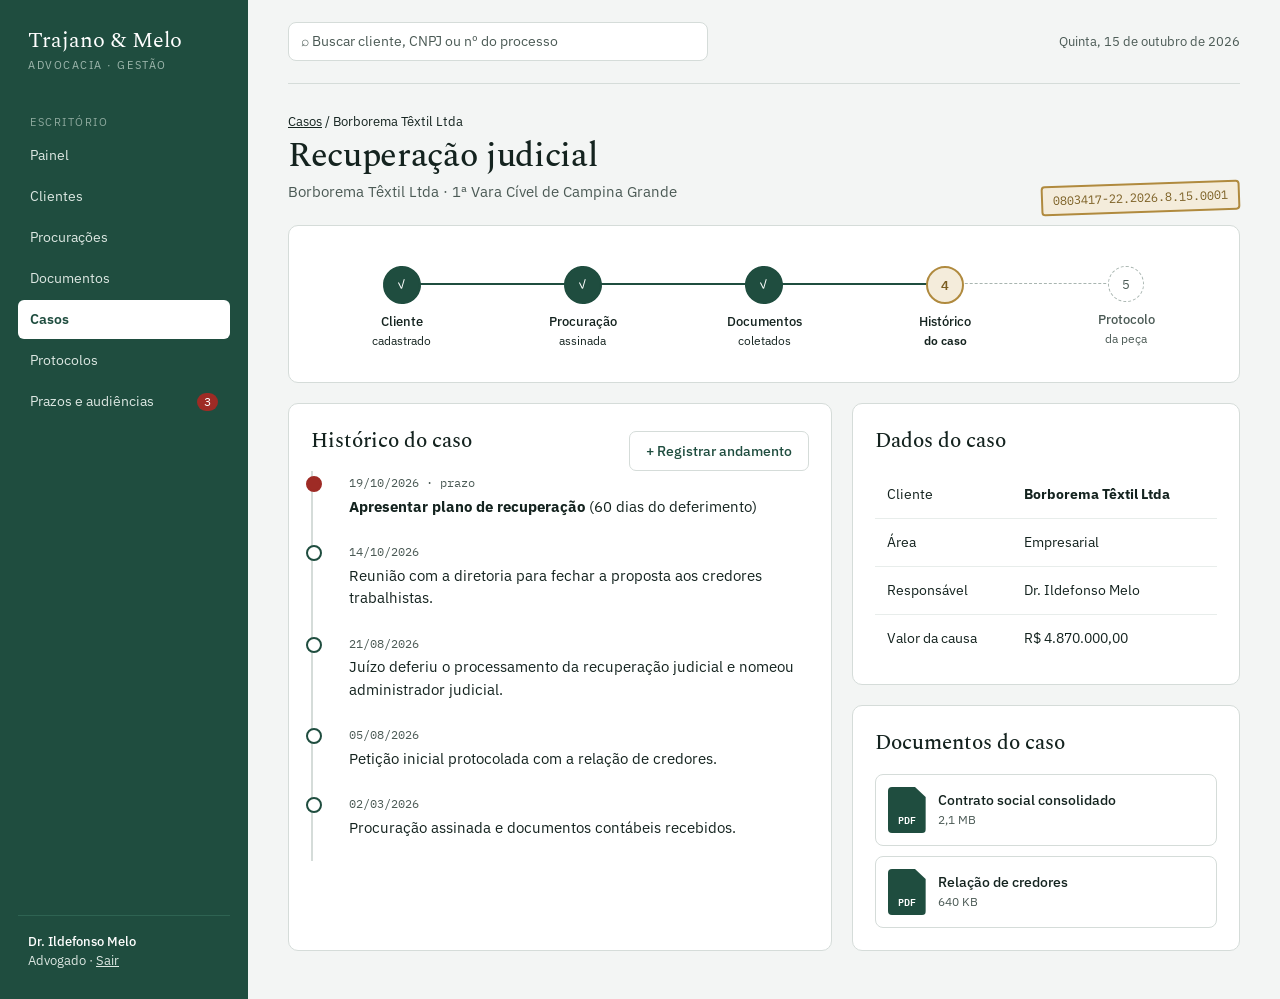
==== prototipo/caso.html @ f079f5d4 "Entrega 1: protótipo das telas, descrição do sistema e vídeo" ====
<!doctype html>
<html lang="pt-BR">
<head>
<meta charset="utf-8">
<meta name="viewport" content="width=device-width, initial-scale=1">
<title>Borborema Têxtil · Caso · Trajano &amp; Melo</title>
<link rel="preconnect" href="https://fonts.googleapis.com">
<link href="https://fonts.googleapis.com/css2?family=IBM+Plex+Mono:wght@400;500&family=IBM+Plex+Sans:wght@400;500;600&family=Spectral:ital,wght@0,500;1,400&display=swap" rel="stylesheet">
<link rel="stylesheet" href="assets/style.css">
</head>
<body>
<div class="app">
  <aside class="lateral">
    <div class="marca">Trajano &amp; Melo<small>Advocacia · Gestão</small></div>
    <nav class="menu" aria-label="Menu principal">
      <div class="menu-titulo">Escritório</div>
      <a href="painel.html">Painel</a><a href="clientes.html">Clientes</a><a href="procuracoes.html">Procurações</a><a href="documentos.html">Documentos</a><a href="casos.html" class="ativo">Casos</a><a href="protocolos.html">Protocolos</a><a href="prazos.html">Prazos e audiências<span class="contador">3</span></a>
    </nav>
    <div class="usuario"><strong>Dr. Ildefonso Melo</strong>Advogado · <a href="index.html">Sair</a></div>
  </aside>
  <main class="conteudo">
    <div class="topo">
      <div class="busca">⌕ Buscar cliente, CNPJ ou nº do processo</div>
      <div class="data">Quinta, 15 de outubro de 2026</div>
    </div>
    <p style="margin:0 0 6px;font-size:13px"><a href="casos.html">Casos</a> / Borborema Têxtil Ltda</p>
    <div class="cabecalho"><div><h1>Recuperação judicial</h1><p class="subtitulo" style="margin-bottom:10px">Borborema Têxtil Ltda · 1ª Vara Cível de Campina Grande</p></div><span class="carimbo">0803417-22.2026.8.15.0001</span></div>
    <div class="cartao" style="margin:12px 0 20px"><ol class="fio"><li class="feito"><strong>Cliente</strong>cadastrado</li><li class="feito"><strong>Procuração</strong>assinada</li><li class="feito"><strong>Documentos</strong>coletados</li><li class="atual"><strong>Histórico</strong>do caso</li><li class=""><strong>Protocolo</strong>da peça</li></ol></div>
    <div class="grade g2">
      <div class="cartao">
        <div class="cabecalho"><h2>Histórico do caso</h2><a class="botao secundario" href="#">+ Registrar andamento</a></div>
        <ol class="tempo">
          <li class="prazo"><span class="quando">19/10/2026 · prazo</span><p><b>Apresentar plano de recuperação</b> (60 dias do deferimento)</p></li>
          <li><span class="quando">14/10/2026</span><p>Reunião com a diretoria para fechar a proposta aos credores trabalhistas.</p></li>
          <li><span class="quando">21/08/2026</span><p>Juízo deferiu o processamento da recuperação judicial e nomeou administrador judicial.</p></li>
          <li><span class="quando">05/08/2026</span><p>Petição inicial protocolada com a relação de credores.</p></li>
          <li><span class="quando">02/03/2026</span><p>Procuração assinada e documentos contábeis recebidos.</p></li>
        </ol>
      </div>
      <div class="grade" style="gap:20px;align-content:start">
        <div class="cartao">
          <h2>Dados do caso</h2>
          <table><tbody>
            <tr><td>Cliente</td><td><b>Borborema Têxtil Ltda</b></td></tr>
            <tr><td>Área</td><td>Empresarial</td></tr>
            <tr><td>Responsável</td><td>Dr. Ildefonso Melo</td></tr>
            <tr><td>Valor da causa</td><td>R$ 4.870.000,00</td></tr>
          </tbody></table>
        </div>
        <div class="cartao">
          <h2>Documentos do caso</h2>
          <div class="grade" style="gap:10px">
            <div class="arquivo"><div class="tipo">PDF</div><div><div class="nome">Contrato social consolidado</div><div class="sec">2,1 MB</div></div></div>
            <div class="arquivo"><div class="tipo">PDF</div><div><div class="nome">Relação de credores</div><div class="sec">640 KB</div></div></div>
          </div>
        </div>
      </div>
    </div>

  </main>
</div>
</body>
</html>
---- prototipo/assets/style.css ----
/* Trajano & Melo Advocacia - Protótipo de telas (Fase 1) */
:root {
  --papel: #F3F5F4;
  --branco: #FFFFFF;
  --tinta: #14231F;
  --tinta-suave: #4B5A55;
  --verde: #1F4D3F;
  --verde-escuro: #163A2F;
  --verde-claro: #E3ECE8;
  --lacre: #9E2B25;
  --lacre-claro: #F6E4E2;
  --latao: #B08A3E;
  --latao-claro: #F4ECDB;
  --linha: #D5DCD9;
  --serif: "Spectral", Georgia, serif;
  --sans: "IBM Plex Sans", system-ui, sans-serif;
  --mono: "IBM Plex Mono", ui-monospace, monospace;
}
* { box-sizing: border-box; }
html, body { margin: 0; }
body { font-family: var(--sans); font-size: 15px; color: var(--tinta); background: var(--papel); line-height: 1.5; }
a { color: inherit; }
:focus-visible { outline: 2px solid var(--latao); outline-offset: 2px; }

/* ---------- layout geral ---------- */
.app { display: grid; grid-template-columns: 248px 1fr; min-height: 100vh; }
.lateral { background: var(--verde); color: #DCE7E2; padding: 28px 18px; display: flex; flex-direction: column; gap: 28px; }
.marca { font-family: var(--serif); color: var(--branco); font-size: 22px; line-height: 1.15; padding: 0 10px; }
.marca small { display: block; font-family: var(--sans); font-size: 11px; letter-spacing: .14em; text-transform: uppercase; color: #9FB8AE; margin-top: 6px; }
.menu { display: flex; flex-direction: column; gap: 2px; }
.menu a { text-decoration: none; padding: 9px 12px; border-radius: 6px; font-size: 14px; display: flex; justify-content: space-between; align-items: center; }
.menu a:hover { background: var(--verde-escuro); color: var(--branco); }
.menu a.ativo { background: var(--branco); color: var(--verde); font-weight: 600; }
.menu .contador { font-family: var(--mono); font-size: 12px; background: var(--lacre); color: var(--branco); border-radius: 10px; padding: 0 7px; }
.menu-titulo { font-size: 11px; letter-spacing: .14em; text-transform: uppercase; color: #8FAA9F; padding: 14px 12px 4px; }
.lateral .usuario { margin-top: auto; border-top: 1px solid #2E6352; padding: 16px 10px 0; font-size: 13px; }
.lateral .usuario strong { display: block; color: var(--branco); font-weight: 500; }

.conteudo { padding: 0 40px 48px; min-width: 0; }
.topo { display: flex; align-items: center; justify-content: space-between; gap: 16px; padding: 22px 0; border-bottom: 1px solid var(--linha); margin-bottom: 28px; }
.busca { flex: 1; max-width: 420px; display: flex; align-items: center; gap: 8px; background: var(--branco); border: 1px solid var(--linha); border-radius: 8px; padding: 8px 12px; color: var(--tinta-suave); font-size: 14px; }
.topo .data { font-size: 13px; color: var(--tinta-suave); }

h1 { font-family: var(--serif); font-weight: 500; font-size: 34px; line-height: 1.1; margin: 0 0 6px; letter-spacing: -.01em; }
.subtitulo { color: var(--tinta-suave); margin: 0 0 28px; max-width: 60ch; }
h2 { font-family: var(--serif); font-weight: 500; font-size: 21px; margin: 0 0 14px; }
.cabecalho { display: flex; justify-content: space-between; align-items: flex-end; gap: 16px; flex-wrap: wrap; }

/* ---------- componentes ---------- */
.botao { display: inline-flex; align-items: center; gap: 8px; background: var(--verde); color: var(--branco); border: 0; border-radius: 7px; padding: 10px 16px; font: 500 14px var(--sans); text-decoration: none; cursor: pointer; }
.botao:hover { background: var(--verde-escuro); }
.botao.secundario { background: var(--branco); color: var(--verde); border: 1px solid var(--linha); }
.cartao { background: var(--branco); border: 1px solid var(--linha); border-radius: 10px; padding: 22px; }
.grade { display: grid; gap: 20px; }
.g2 { grid-template-columns: 1.4fr 1fr; }
.g3 { grid-template-columns: repeat(3, 1fr); }
.g4 { grid-template-columns: repeat(4, 1fr); }

.indicador .rotulo { font-size: 13px; color: var(--tinta-suave); }
.indicador .valor { font-family: var(--serif); font-size: 38px; line-height: 1.1; margin-top: 4px; }
.indicador .nota { font-size: 12px; color: var(--tinta-suave); }
.indicador.alerta { border-color: #E8C2BE; background: var(--lacre-claro); }
.indicador.alerta .valor { color: var(--lacre); }

table { width: 100%; border-collapse: collapse; font-size: 14px; }
th { text-align: left; font-weight: 500; font-size: 12px; letter-spacing: .06em; text-transform: uppercase; color: var(--tinta-suave); padding: 10px 12px; border-bottom: 1px solid var(--linha); }
td { padding: 13px 12px; border-bottom: 1px solid #E8EDEB; vertical-align: top; }
tr:last-child td { border-bottom: 0; }
td .sec { display: block; font-size: 12px; color: var(--tinta-suave); }
.cnj { font-family: var(--mono); font-size: 13px; letter-spacing: -.01em; }

.etiqueta { display: inline-block; font-size: 12px; font-weight: 500; border-radius: 4px; padding: 2px 8px; background: var(--verde-claro); color: var(--verde); white-space: nowrap; }
.etiqueta.lacre { background: var(--lacre-claro); color: var(--lacre); }
.etiqueta.latao { background: var(--latao-claro); color: #7A5E22; }
.etiqueta.neutra { background: #ECEFEE; color: var(--tinta-suave); }

.filtros { display: flex; gap: 8px; flex-wrap: wrap; margin-bottom: 16px; }
.filtros span { font-size: 13px; padding: 6px 12px; border-radius: 20px; border: 1px solid var(--linha); background: var(--branco); }
.filtros span.ativo { background: var(--tinta); color: var(--branco); border-color: var(--tinta); }

/* ---------- formulário ---------- */
.form { display: grid; grid-template-columns: 1fr 1fr; gap: 16px 20px; }
.campo { display: flex; flex-direction: column; gap: 6px; }
.campo.inteiro { grid-column: 1 / -1; }
.campo label { font-size: 13px; font-weight: 500; }
.campo input, .campo select, .campo textarea { font: 15px var(--sans); color: var(--tinta); border: 1px solid var(--linha); border-radius: 7px; padding: 10px 12px; background: var(--branco); }
.campo textarea { min-height: 90px; resize: vertical; }
.campo .ajuda { font-size: 12px; color: var(--tinta-suave); }
.secao-form { grid-column: 1 / -1; font-family: var(--serif); font-size: 18px; padding-top: 10px; border-top: 1px solid var(--linha); margin-top: 6px; }
.acoes { grid-column: 1 / -1; display: flex; gap: 10px; justify-content: flex-end; padding-top: 8px; }

/* ---------- assinatura: o fio do processo ---------- */
.fio { display: flex; align-items: stretch; gap: 0; margin: 6px 0 0; list-style: none; padding: 0; counter-reset: etapa; }
.fio li { flex: 1; position: relative; padding: 12px 10px 10px; text-align: center; font-size: 12px; color: var(--tinta-suave); }
.fio li::before { counter-increment: etapa; content: counter(etapa); display: grid; place-items: center; width: 34px; height: 34px; margin: 0 auto 8px; border-radius: 50%; border: 1.5px dashed #A8B5B0; font-family: var(--mono); font-size: 13px; background: var(--branco); position: relative; z-index: 1; }
.fio li::after { content: ""; position: absolute; top: 29px; left: 50%; width: 100%; border-top: 1.5px dashed #A8B5B0; }
.fio li:last-child::after { display: none; }
.fio li.feito { color: var(--tinta); }
.fio li.feito::before { content: "✓"; border: 2px solid var(--verde); background: var(--verde); color: var(--branco); transform: rotate(-6deg); }
.fio li.feito::after { border-top: 2px solid var(--verde); }
.fio li.atual { color: var(--tinta); font-weight: 600; }
.fio li.atual::before { border: 2px solid var(--latao); color: #7A5E22; background: var(--latao-claro); }
.fio strong { display: block; font-weight: 500; font-size: 13px; }

.carimbo { display: inline-block; border: 2px solid var(--latao); color: #7A5E22; border-radius: 4px; padding: 4px 10px; font-family: var(--mono); font-size: 12px; transform: rotate(-2deg); background: var(--latao-claro); }

/* ---------- linha do tempo (histórico do caso) ---------- */
.tempo { list-style: none; margin: 0; padding: 0 0 0 22px; border-left: 2px solid var(--linha); }
.tempo li { position: relative; padding: 0 0 22px 14px; }
.tempo li::before { content: ""; position: absolute; left: -29px; top: 5px; width: 12px; height: 12px; border-radius: 50%; background: var(--branco); border: 2px solid var(--verde); }
.tempo li.prazo::before { border-color: var(--lacre); background: var(--lacre); }
.tempo .quando { font-family: var(--mono); font-size: 12px; color: var(--tinta-suave); }
.tempo p { margin: 2px 0 0; }

.lista-prazo { display: flex; flex-direction: column; }
.lista-prazo .item { display: grid; grid-template-columns: 64px 1fr auto; gap: 14px; align-items: center; padding: 12px 0; border-bottom: 1px solid #E8EDEB; }
.lista-prazo .item:last-child { border-bottom: 0; }
.dia { text-align: center; border: 1px solid var(--linha); border-radius: 8px; padding: 4px 0; background: var(--papel); }
.dia b { display: block; font-family: var(--serif); font-size: 24px; line-height: 1; font-weight: 500; }
.dia span { font-size: 11px; text-transform: uppercase; letter-spacing: .08em; color: var(--tinta-suave); }
.dia.urgente { border-color: var(--lacre); background: var(--lacre-claro); color: var(--lacre); }
.dia.urgente span { color: var(--lacre); }

.arquivo { display: flex; gap: 12px; align-items: center; padding: 12px; border: 1px solid var(--linha); border-radius: 8px; background: var(--branco); }
.arquivo .tipo { width: 38px; height: 46px; border-radius: 4px; display: grid; place-items: end center; padding-bottom: 6px; font-family: var(--mono); font-size: 10px; font-weight: 600; color: var(--branco); background: var(--verde); clip-path: polygon(0 0, 72% 0, 100% 22%, 100% 100%, 0 100%); }
.arquivo .tipo.img { background: var(--latao); }
.arquivo .nome { font-size: 14px; font-weight: 500; }
.arquivo .sec { font-size: 12px; color: var(--tinta-suave); }

/* ---------- login ---------- */
.login { display: grid; grid-template-columns: 1.1fr 1fr; min-height: 100vh; }
.login .painel-marca { background: var(--verde); color: #DCE7E2; padding: 56px; display: flex; flex-direction: column; justify-content: space-between; }
.login .painel-marca h1 { color: var(--branco); font-size: 54px; line-height: 1; }
.login .painel-marca .lema { font-family: var(--serif); font-style: italic; font-size: 20px; max-width: 26ch; margin: 18px 0 0; color: #C7D8D0; }
.login .painel-marca .fio li { color: #B9CCC4; }
.login .painel-marca .fio li::before { background: var(--verde); border-color: #6E9384; color: #DCE7E2; }
.login .painel-marca .fio li::after { border-color: #6E9384; }
.login .painel-marca .rodape { font-size: 12px; color: #8FAA9F; }
.login .entrada { display: grid; place-items: center; padding: 40px; }
.login form { width: 100%; max-width: 360px; display: flex; flex-direction: column; gap: 16px; }
.login form h2 { font-size: 28px; margin: 0; }
.login .botao { justify-content: center; padding: 12px; }

/* ---------- responsivo ---------- */
@media (max-width: 900px) {
  .app { grid-template-columns: 1fr; }
  .lateral { padding: 16px; gap: 12px; }
  .menu { flex-direction: row; flex-wrap: wrap; }
  .menu-titulo, .lateral .usuario { display: none; }
  .conteudo { padding: 0 16px 32px; }
  .g2, .g3, .g4, .form { grid-template-columns: 1fr; }
  .login { grid-template-columns: 1fr; }
  .login .painel-marca { padding: 32px 20px; }
  .tabela-rolavel { overflow-x: auto; }
}
@media (prefers-reduced-motion: reduce) { * { transition: none !important; animation: none !important; } }
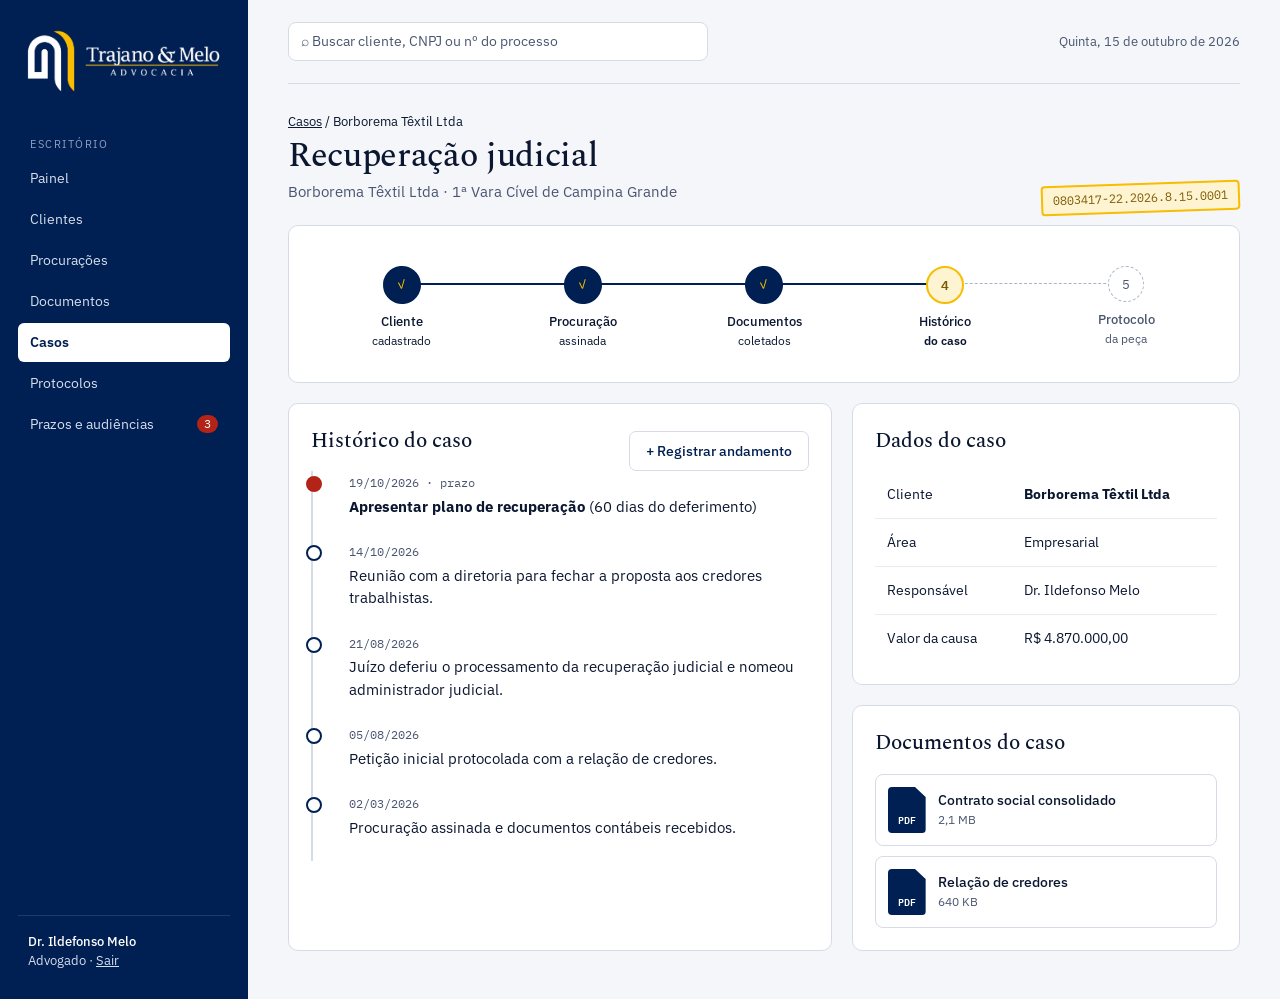
==== commit 25647f17: "Identidade visual do escritório: logo oficial e cores azul #001F52 e amarelo" ====
--- a/prototipo/caso.html
+++ b/prototipo/caso.html
@@ -7,11 +7,12 @@
 <link rel="preconnect" href="https://fonts.googleapis.com">
 <link href="https://fonts.googleapis.com/css2?family=IBM+Plex+Mono:wght@400;500&family=IBM+Plex+Sans:wght@400;500;600&family=Spectral:ital,wght@0,500;1,400&display=swap" rel="stylesheet">
 <link rel="stylesheet" href="assets/style.css">
+<link rel="icon" type="image/png" href="assets/favicon.png">
 </head>
 <body>
 <div class="app">
   <aside class="lateral">
-    <div class="marca">Trajano &amp; Melo<small>Advocacia · Gestão</small></div>
+    <div class="marca"><img src="assets/logo-branca.png" alt="Trajano &amp; Melo Advocacia"></div>
     <nav class="menu" aria-label="Menu principal">
       <div class="menu-titulo">Escritório</div>
       <a href="painel.html">Painel</a><a href="clientes.html">Clientes</a><a href="procuracoes.html">Procurações</a><a href="documentos.html">Documentos</a><a href="casos.html" class="ativo">Casos</a><a href="protocolos.html">Protocolos</a><a href="prazos.html">Prazos e audiências<span class="contador">3</span></a>
--- a/prototipo/assets/style.css
+++ b/prototipo/assets/style.css
@@ -1,17 +1,18 @@
 /* Trajano & Melo Advocacia - Protótipo de telas (Fase 1) */
 :root {
-  --papel: #F3F5F4;
+  --papel: #F4F6FA;
   --branco: #FFFFFF;
-  --tinta: #14231F;
-  --tinta-suave: #4B5A55;
-  --verde: #1F4D3F;
-  --verde-escuro: #163A2F;
-  --verde-claro: #E3ECE8;
-  --lacre: #9E2B25;
-  --lacre-claro: #F6E4E2;
-  --latao: #B08A3E;
-  --latao-claro: #F4ECDB;
-  --linha: #D5DCD9;
+  --tinta: #0B1730;
+  --tinta-suave: #4A5670;
+  --azul: #001F52;
+  --azul-escuro: #001640;
+  --azul-claro: #E6ECF5;
+  --lacre: #B42318;
+  --lacre-claro: #FBE9E7;
+  --ouro: #F8BC00;
+  --ouro-claro: #FFF4D1;
+  --ouro-texto: #7A5A00;
+  --linha: #D6DCE6;
   --serif: "Spectral", Georgia, serif;
   --sans: "IBM Plex Sans", system-ui, sans-serif;
   --mono: "IBM Plex Mono", ui-monospace, monospace;
@@ -20,20 +21,22 @@
 html, body { margin: 0; }
 body { font-family: var(--sans); font-size: 15px; color: var(--tinta); background: var(--papel); line-height: 1.5; }
 a { color: inherit; }
-:focus-visible { outline: 2px solid var(--latao); outline-offset: 2px; }
+:focus-visible { outline: 2px solid var(--ouro); outline-offset: 2px; }
 
 /* ---------- layout geral ---------- */
 .app { display: grid; grid-template-columns: 248px 1fr; min-height: 100vh; }
-.lateral { background: var(--verde); color: #DCE7E2; padding: 28px 18px; display: flex; flex-direction: column; gap: 28px; }
-.marca { font-family: var(--serif); color: var(--branco); font-size: 22px; line-height: 1.15; padding: 0 10px; }
-.marca small { display: block; font-family: var(--sans); font-size: 11px; letter-spacing: .14em; text-transform: uppercase; color: #9FB8AE; margin-top: 6px; }
+.lateral { background: var(--azul); color: #D5DEEC; padding: 28px 18px; display: flex; flex-direction: column; gap: 28px; }
+.marca { padding: 0 6px; }
+.marca img { display: block; width: 100%; max-width: 200px; height: auto; }
+.marca small { display: none; }
+.marca-antiga small { display: block; font-family: var(--sans); font-size: 11px; letter-spacing: .14em; text-transform: uppercase; color: #9FB0CC; margin-top: 6px; }
 .menu { display: flex; flex-direction: column; gap: 2px; }
 .menu a { text-decoration: none; padding: 9px 12px; border-radius: 6px; font-size: 14px; display: flex; justify-content: space-between; align-items: center; }
-.menu a:hover { background: var(--verde-escuro); color: var(--branco); }
-.menu a.ativo { background: var(--branco); color: var(--verde); font-weight: 600; }
+.menu a:hover { background: var(--azul-escuro); color: var(--branco); }
+.menu a.ativo { background: var(--branco); color: var(--azul); font-weight: 600; }
 .menu .contador { font-family: var(--mono); font-size: 12px; background: var(--lacre); color: var(--branco); border-radius: 10px; padding: 0 7px; }
-.menu-titulo { font-size: 11px; letter-spacing: .14em; text-transform: uppercase; color: #8FAA9F; padding: 14px 12px 4px; }
-.lateral .usuario { margin-top: auto; border-top: 1px solid #2E6352; padding: 16px 10px 0; font-size: 13px; }
+.menu-titulo { font-size: 11px; letter-spacing: .14em; text-transform: uppercase; color: #8EA0C0; padding: 14px 12px 4px; }
+.lateral .usuario { margin-top: auto; border-top: 1px solid #1B3A6E; padding: 16px 10px 0; font-size: 13px; }
 .lateral .usuario strong { display: block; color: var(--branco); font-weight: 500; }
 
 .conteudo { padding: 0 40px 48px; min-width: 0; }
@@ -47,9 +50,9 @@
 .cabecalho { display: flex; justify-content: space-between; align-items: flex-end; gap: 16px; flex-wrap: wrap; }
 
 /* ---------- componentes ---------- */
-.botao { display: inline-flex; align-items: center; gap: 8px; background: var(--verde); color: var(--branco); border: 0; border-radius: 7px; padding: 10px 16px; font: 500 14px var(--sans); text-decoration: none; cursor: pointer; }
-.botao:hover { background: var(--verde-escuro); }
-.botao.secundario { background: var(--branco); color: var(--verde); border: 1px solid var(--linha); }
+.botao { display: inline-flex; align-items: center; gap: 8px; background: var(--azul); color: var(--branco); border: 0; border-radius: 7px; padding: 10px 16px; font: 500 14px var(--sans); text-decoration: none; cursor: pointer; }
+.botao:hover { background: var(--azul-escuro); }
+.botao.secundario { background: var(--branco); color: var(--azul); border: 1px solid var(--linha); }
 .cartao { background: var(--branco); border: 1px solid var(--linha); border-radius: 10px; padding: 22px; }
 .grade { display: grid; gap: 20px; }
 .g2 { grid-template-columns: 1.4fr 1fr; }
@@ -59,20 +62,20 @@
 .indicador .rotulo { font-size: 13px; color: var(--tinta-suave); }
 .indicador .valor { font-family: var(--serif); font-size: 38px; line-height: 1.1; margin-top: 4px; }
 .indicador .nota { font-size: 12px; color: var(--tinta-suave); }
-.indicador.alerta { border-color: #E8C2BE; background: var(--lacre-claro); }
+.indicador.alerta { border-color: #F1C3BD; background: var(--lacre-claro); }
 .indicador.alerta .valor { color: var(--lacre); }
 
 table { width: 100%; border-collapse: collapse; font-size: 14px; }
 th { text-align: left; font-weight: 500; font-size: 12px; letter-spacing: .06em; text-transform: uppercase; color: var(--tinta-suave); padding: 10px 12px; border-bottom: 1px solid var(--linha); }
-td { padding: 13px 12px; border-bottom: 1px solid #E8EDEB; vertical-align: top; }
+td { padding: 13px 12px; border-bottom: 1px solid #E8ECF2; vertical-align: top; }
 tr:last-child td { border-bottom: 0; }
 td .sec { display: block; font-size: 12px; color: var(--tinta-suave); }
 .cnj { font-family: var(--mono); font-size: 13px; letter-spacing: -.01em; }
 
-.etiqueta { display: inline-block; font-size: 12px; font-weight: 500; border-radius: 4px; padding: 2px 8px; background: var(--verde-claro); color: var(--verde); white-space: nowrap; }
+.etiqueta { display: inline-block; font-size: 12px; font-weight: 500; border-radius: 4px; padding: 2px 8px; background: var(--azul-claro); color: var(--azul); white-space: nowrap; }
 .etiqueta.lacre { background: var(--lacre-claro); color: var(--lacre); }
-.etiqueta.latao { background: var(--latao-claro); color: #7A5E22; }
-.etiqueta.neutra { background: #ECEFEE; color: var(--tinta-suave); }
+.etiqueta.ouro { background: var(--ouro-claro); color: var(--ouro-texto); }
+.etiqueta.neutra { background: #ECEFF4; color: var(--tinta-suave); }
 
 .filtros { display: flex; gap: 8px; flex-wrap: wrap; margin-bottom: 16px; }
 .filtros span { font-size: 13px; padding: 6px 12px; border-radius: 20px; border: 1px solid var(--linha); background: var(--branco); }
@@ -92,28 +95,28 @@
 /* ---------- assinatura: o fio do processo ---------- */
 .fio { display: flex; align-items: stretch; gap: 0; margin: 6px 0 0; list-style: none; padding: 0; counter-reset: etapa; }
 .fio li { flex: 1; position: relative; padding: 12px 10px 10px; text-align: center; font-size: 12px; color: var(--tinta-suave); }
-.fio li::before { counter-increment: etapa; content: counter(etapa); display: grid; place-items: center; width: 34px; height: 34px; margin: 0 auto 8px; border-radius: 50%; border: 1.5px dashed #A8B5B0; font-family: var(--mono); font-size: 13px; background: var(--branco); position: relative; z-index: 1; }
-.fio li::after { content: ""; position: absolute; top: 29px; left: 50%; width: 100%; border-top: 1.5px dashed #A8B5B0; }
+.fio li::before { counter-increment: etapa; content: counter(etapa); display: grid; place-items: center; width: 34px; height: 34px; margin: 0 auto 8px; border-radius: 50%; border: 1.5px dashed #A9B4C6; font-family: var(--mono); font-size: 13px; background: var(--branco); position: relative; z-index: 1; }
+.fio li::after { content: ""; position: absolute; top: 29px; left: 50%; width: 100%; border-top: 1.5px dashed #A9B4C6; }
 .fio li:last-child::after { display: none; }
 .fio li.feito { color: var(--tinta); }
-.fio li.feito::before { content: "✓"; border: 2px solid var(--verde); background: var(--verde); color: var(--branco); transform: rotate(-6deg); }
-.fio li.feito::after { border-top: 2px solid var(--verde); }
+.fio li.feito::before { content: "✓"; border: 2px solid var(--azul); background: var(--azul); color: var(--ouro); transform: rotate(-6deg); }
+.fio li.feito::after { border-top: 2px solid var(--azul); }
 .fio li.atual { color: var(--tinta); font-weight: 600; }
-.fio li.atual::before { border: 2px solid var(--latao); color: #7A5E22; background: var(--latao-claro); }
+.fio li.atual::before { border: 2px solid var(--ouro); color: var(--ouro-texto); background: var(--ouro-claro); }
 .fio strong { display: block; font-weight: 500; font-size: 13px; }
 
-.carimbo { display: inline-block; border: 2px solid var(--latao); color: #7A5E22; border-radius: 4px; padding: 4px 10px; font-family: var(--mono); font-size: 12px; transform: rotate(-2deg); background: var(--latao-claro); }
+.carimbo { display: inline-block; border: 2px solid var(--ouro); color: var(--ouro-texto); border-radius: 4px; padding: 4px 10px; font-family: var(--mono); font-size: 12px; transform: rotate(-2deg); background: var(--ouro-claro); }
 
 /* ---------- linha do tempo (histórico do caso) ---------- */
 .tempo { list-style: none; margin: 0; padding: 0 0 0 22px; border-left: 2px solid var(--linha); }
 .tempo li { position: relative; padding: 0 0 22px 14px; }
-.tempo li::before { content: ""; position: absolute; left: -29px; top: 5px; width: 12px; height: 12px; border-radius: 50%; background: var(--branco); border: 2px solid var(--verde); }
+.tempo li::before { content: ""; position: absolute; left: -29px; top: 5px; width: 12px; height: 12px; border-radius: 50%; background: var(--branco); border: 2px solid var(--azul); }
 .tempo li.prazo::before { border-color: var(--lacre); background: var(--lacre); }
 .tempo .quando { font-family: var(--mono); font-size: 12px; color: var(--tinta-suave); }
 .tempo p { margin: 2px 0 0; }
 
 .lista-prazo { display: flex; flex-direction: column; }
-.lista-prazo .item { display: grid; grid-template-columns: 64px 1fr auto; gap: 14px; align-items: center; padding: 12px 0; border-bottom: 1px solid #E8EDEB; }
+.lista-prazo .item { display: grid; grid-template-columns: 64px 1fr auto; gap: 14px; align-items: center; padding: 12px 0; border-bottom: 1px solid #E8ECF2; }
 .lista-prazo .item:last-child { border-bottom: 0; }
 .dia { text-align: center; border: 1px solid var(--linha); border-radius: 8px; padding: 4px 0; background: var(--papel); }
 .dia b { display: block; font-family: var(--serif); font-size: 24px; line-height: 1; font-weight: 500; }
@@ -122,20 +125,20 @@
 .dia.urgente span { color: var(--lacre); }
 
 .arquivo { display: flex; gap: 12px; align-items: center; padding: 12px; border: 1px solid var(--linha); border-radius: 8px; background: var(--branco); }
-.arquivo .tipo { width: 38px; height: 46px; border-radius: 4px; display: grid; place-items: end center; padding-bottom: 6px; font-family: var(--mono); font-size: 10px; font-weight: 600; color: var(--branco); background: var(--verde); clip-path: polygon(0 0, 72% 0, 100% 22%, 100% 100%, 0 100%); }
-.arquivo .tipo.img { background: var(--latao); }
+.arquivo .tipo { width: 38px; height: 46px; border-radius: 4px; display: grid; place-items: end center; padding-bottom: 6px; font-family: var(--mono); font-size: 10px; font-weight: 600; color: var(--branco); background: var(--azul); clip-path: polygon(0 0, 72% 0, 100% 22%, 100% 100%, 0 100%); }
+.arquivo .tipo.img { background: var(--ouro); }
 .arquivo .nome { font-size: 14px; font-weight: 500; }
 .arquivo .sec { font-size: 12px; color: var(--tinta-suave); }
 
 /* ---------- login ---------- */
 .login { display: grid; grid-template-columns: 1.1fr 1fr; min-height: 100vh; }
-.login .painel-marca { background: var(--verde); color: #DCE7E2; padding: 56px; display: flex; flex-direction: column; justify-content: space-between; }
-.login .painel-marca h1 { color: var(--branco); font-size: 54px; line-height: 1; }
-.login .painel-marca .lema { font-family: var(--serif); font-style: italic; font-size: 20px; max-width: 26ch; margin: 18px 0 0; color: #C7D8D0; }
-.login .painel-marca .fio li { color: #B9CCC4; }
-.login .painel-marca .fio li::before { background: var(--verde); border-color: #6E9384; color: #DCE7E2; }
-.login .painel-marca .fio li::after { border-color: #6E9384; }
-.login .painel-marca .rodape { font-size: 12px; color: #8FAA9F; }
+.login .painel-marca { background: var(--azul); color: #D5DEEC; padding: 56px; display: flex; flex-direction: column; justify-content: space-between; }
+.login .painel-marca .logo-login { display: block; width: 100%; max-width: 380px; height: auto; }
+.login .painel-marca .lema { font-family: var(--serif); font-style: italic; font-size: 20px; max-width: 26ch; margin: 18px 0 0; color: #C9D4E8; }
+.login .painel-marca .fio li { color: #B6C4DD; }
+.login .painel-marca .fio li::before { background: var(--azul); border-color: #5D77A3; color: #D5DEEC; }
+.login .painel-marca .fio li::after { border-color: #5D77A3; }
+.login .painel-marca .rodape { font-size: 12px; color: #8EA0C0; }
 .login .entrada { display: grid; place-items: center; padding: 40px; }
 .login form { width: 100%; max-width: 360px; display: flex; flex-direction: column; gap: 16px; }
 .login form h2 { font-size: 28px; margin: 0; }
